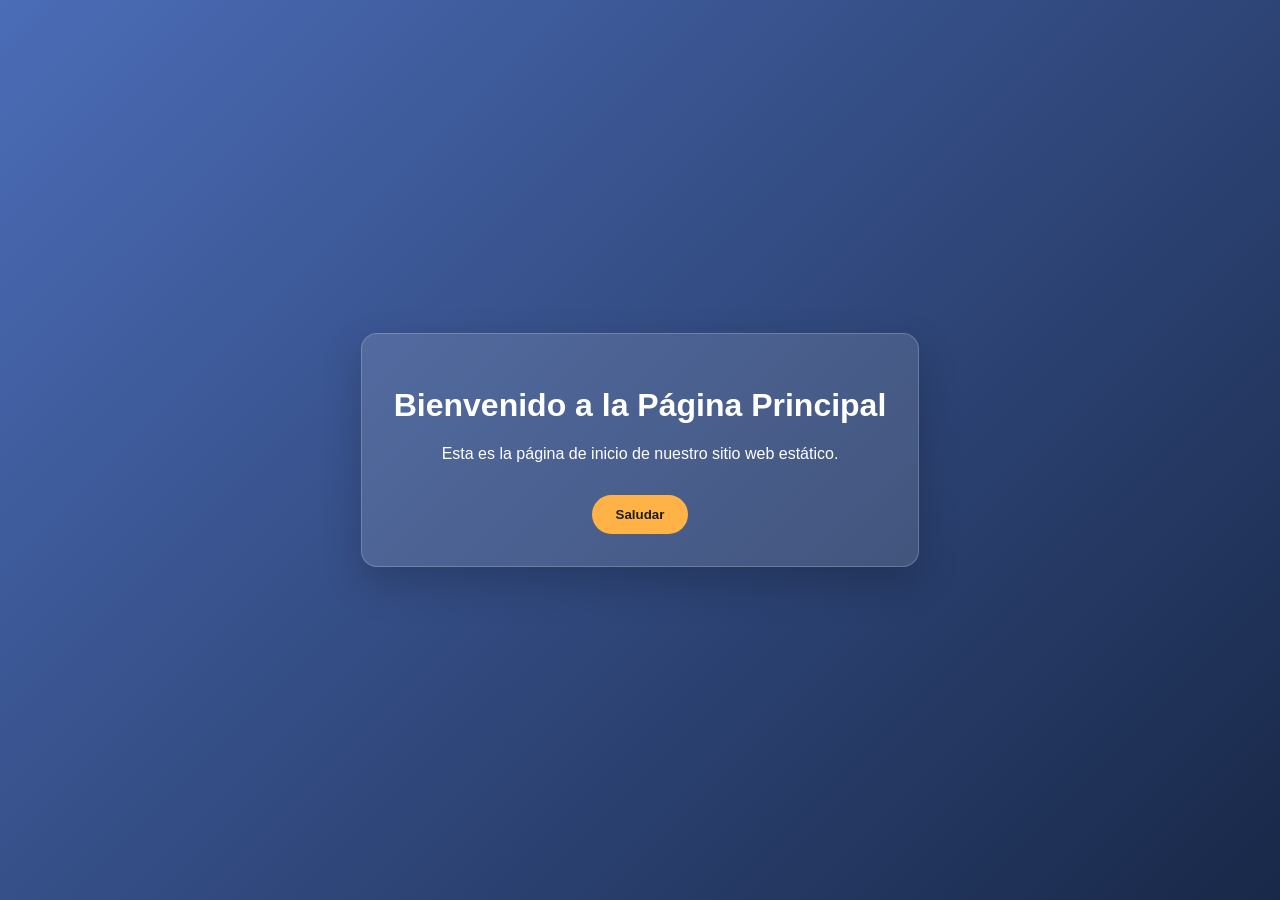
==== public/index.html @ 9f94b55f "Nivel 1 - servidor de archivos estaticos" ====
<!DOCTYPE html>
<html lang="es">
<head>
  <meta charset="UTF-8">
  <title>Página Principal</title>
  <link rel="stylesheet" href="styles.css">
</head>
<body>
  <main>
    <h1>Bienvenido a la Página Principal</h1>
    <p>Esta es la página de inicio de nuestro sitio web estático.</p>
    <button id="greetButton">Saludar</button>
  </main>
  <script src="script.js"></script>
</body>
</html>
---- public/styles.css ----
body {
  margin: 0;
  font-family: Arial, sans-serif;
  background: linear-gradient(135deg, #4b6cb7, #182848);
  color: #ffffff;
  min-height: 100vh;
  display: grid;
  place-items: center;
}

main {
  background: rgba(255, 255, 255, 0.12);
  border: 1px solid rgba(255, 255, 255, 0.2);
  padding: 2rem;
  border-radius: 16px;
  text-align: center;
  box-shadow: 0 16px 40px rgba(0, 0, 0, 0.2);
}

button {
  margin-top: 1rem;
  padding: 0.75rem 1.5rem;
  border: none;
  border-radius: 999px;
  background: #ffb347;
  color: #1b1b1b;
  cursor: pointer;
  font-weight: bold;
}

button:hover {
  background: #ffcc66;
}
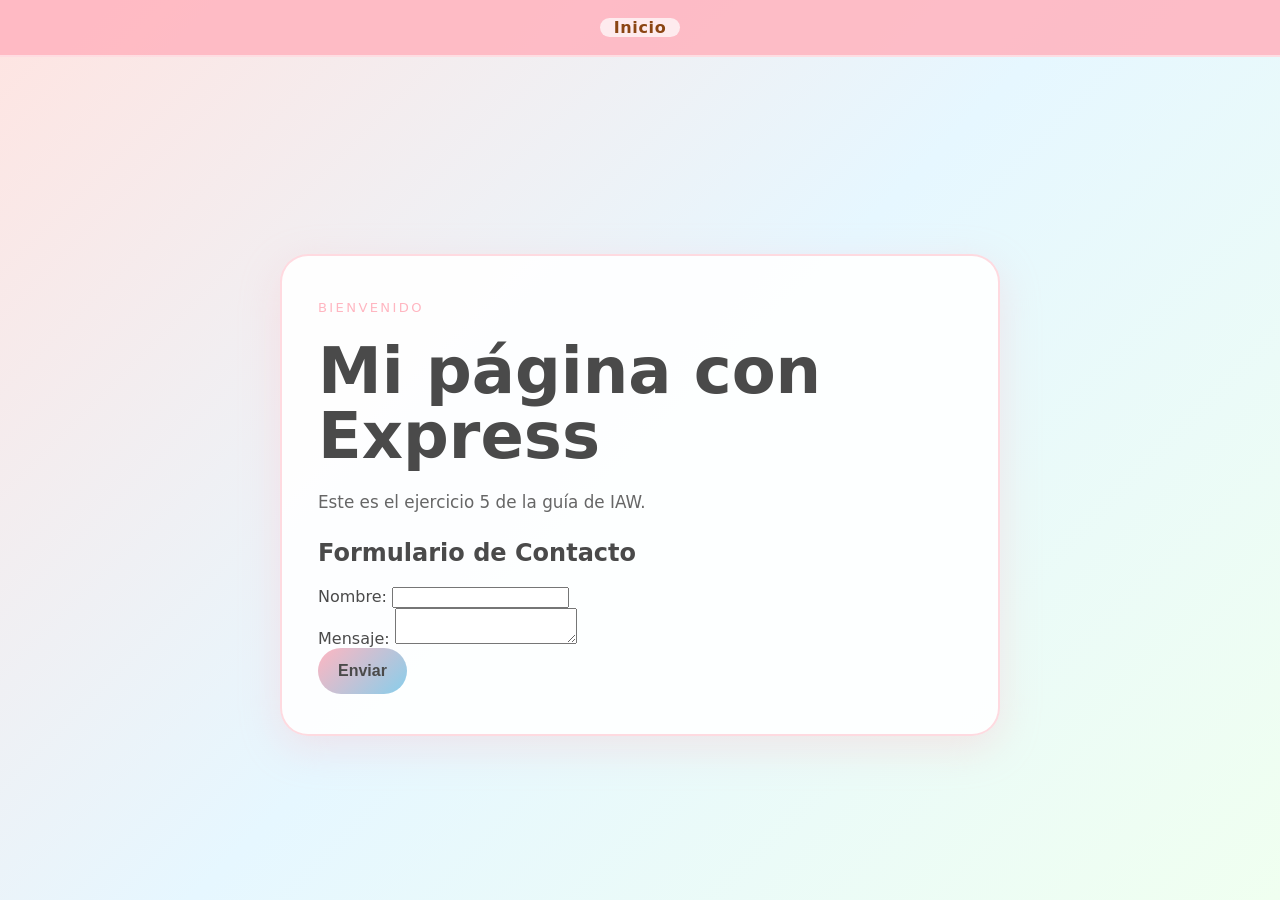
==== commit f38a619f: "Nivel 2 - formulario con POST" ====
--- a/public/index.html
+++ b/public/index.html
@@ -3,14 +3,32 @@
 <head>
   <meta charset="UTF-8">
   <title>Página Principal</title>
-  <link rel="stylesheet" href="styles.css">
+  <link rel="stylesheet" href="/styles.css">
 </head>
 <body>
-  <main>
-    <h1>Bienvenido a la Página Principal</h1>
-    <p>Esta es la página de inicio de nuestro sitio web estático.</p>
-    <button id="greetButton">Saludar</button>
+  <header>
+    <nav>
+      <a href="/">Inicio</a>
+    </nav>
+  </header>
+  <main class="hero">
+    <section class="hero-card">
+      <p class="eyebrow">Bienvenido</p>
+      <h1>Mi página con Express</h1>
+      <p>Este es el ejercicio 5 de la guía de IAW.</p>
+
+      <h2>Formulario de Contacto</h2>
+      <form action="/contacto" method="POST">
+        <label for="nombre">Nombre:</label>
+        <input type="text" id="nombre" name="nombre" required>
+        <br>
+        <label for="mensaje">Mensaje:</label>
+        <textarea id="mensaje" name="mensaje" required></textarea>
+        <br>
+        <button type="submit">Enviar</button>
+      </form>
+    </section>
   </main>
-  <script src="script.js"></script>
+  <script src="/script.js"></script>
 </body>
 </html>
--- a/styles.css
+++ b/styles.css
@@ -0,0 +1,131 @@
+* {
+  box-sizing: border-box;
+}
+
+body {
+  margin: 0;
+  font-family: "Inter", system-ui, sans-serif;
+  min-height: 100vh;
+  background: linear-gradient(135deg, #ffe4e1 0%, #e6f7ff 50%, #f0fff0 100%);
+  color: #4a4a4a;
+}
+
+header {
+  background: rgba(255, 182, 193, 0.9);
+  padding: 18px 0;
+  border-bottom: 2px solid rgba(255, 255, 255, 0.5);
+}
+
+nav {
+  max-width: 960px;
+  margin: 0 auto;
+  display: flex;
+  justify-content: center;
+}
+
+nav a {
+  color: #8b4513;
+  text-decoration: none;
+  font-weight: 600;
+  letter-spacing: 0.04em;
+  padding: 0 14px;
+  background: rgba(255, 255, 255, 0.7);
+  border-radius: 20px;
+  margin: 0 4px;
+}
+
+nav a:hover {
+  color: #ffffff;
+  background: rgba(255, 182, 193, 1);
+}
+
+main {
+  max-width: 920px;
+  margin: 48px auto;
+  padding: 0 20px;
+}
+
+.hero {
+  display: grid;
+  place-items: center;
+  min-height: calc(100vh - 120px);
+}
+
+.hero-card {
+  width: 100%;
+  max-width: 720px;
+  padding: 40px 36px;
+  border-radius: 28px;
+  background: rgba(255, 255, 255, 0.9);
+  border: 2px solid rgba(255, 182, 193, 0.5);
+  box-shadow: 0 12px 40px rgba(255, 182, 193, 0.3);
+}
+
+.eyebrow {
+  display: inline-flex;
+  margin-bottom: 18px;
+  color: #ffb6c1;
+  font-size: 0.82rem;
+  letter-spacing: 0.18em;
+  text-transform: uppercase;
+}
+
+h1 {
+  margin: 0 0 18px;
+  font-size: clamp(2.8rem, 5vw, 4.2rem);
+  line-height: 1.02;
+  color: #4a4a4a;
+}
+
+p {
+  margin: 0;
+  line-height: 1.9;
+  color: #666;
+  font-size: 1.05rem;
+}
+
+.button-container {
+  display: flex;
+  gap: 12px;
+  flex-wrap: wrap;
+  margin-top: 28px;
+}
+
+button {
+  display: inline-flex;
+  align-items: center;
+  gap: 8px;
+  background: linear-gradient(135deg, #ffb6c1, #87ceeb);
+  border: none;
+  color: #4a4a4a;
+  padding: 14px 20px;
+  border-radius: 24px;
+  font-size: 1rem;
+  font-weight: 600;
+  cursor: pointer;
+  transition: transform 0.18s ease, box-shadow 0.18s ease;
+}
+
+button:hover {
+  transform: translateY(-2px);
+  box-shadow: 0 8px 24px rgba(255, 182, 193, 0.4);
+}
+
+@media (max-width: 760px) {
+  main {
+    margin: 32px auto;
+  }
+
+  .hero-card {
+    padding: 28px;
+  }
+
+  h1 {
+    font-size: 2.6rem;
+  }
+
+  .button-container {
+    justify-content: center;
+  }
+}
+
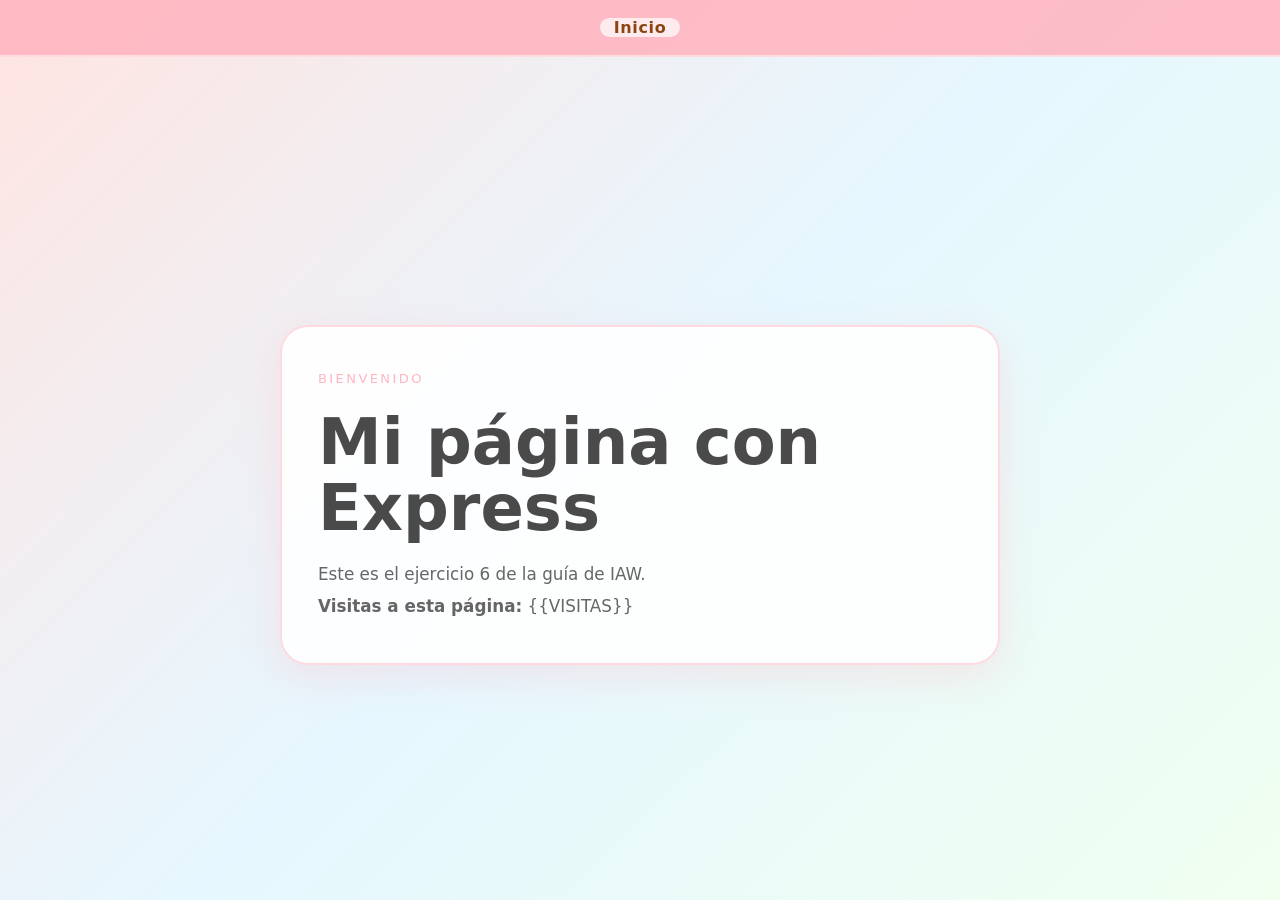
==== commit 82a106cd: "Nivel 2 - contador de visitas" ====
--- a/public/index.html
+++ b/public/index.html
@@ -15,20 +15,9 @@
     <section class="hero-card">
       <p class="eyebrow">Bienvenido</p>
       <h1>Mi página con Express</h1>
-      <p>Este es el ejercicio 5 de la guía de IAW.</p>
-
-      <h2>Formulario de Contacto</h2>
-      <form action="/contacto" method="POST">
-        <label for="nombre">Nombre:</label>
-        <input type="text" id="nombre" name="nombre" required>
-        <br>
-        <label for="mensaje">Mensaje:</label>
-        <textarea id="mensaje" name="mensaje" required></textarea>
-        <br>
-        <button type="submit">Enviar</button>
-      </form>
+      <p>Este es el ejercicio 6 de la guía de IAW.</p>
+      <p><strong>Visitas a esta página:</strong> {{VISITAS}}</p>
     </section>
   </main>
-  <script src="/script.js"></script>
 </body>
 </html>
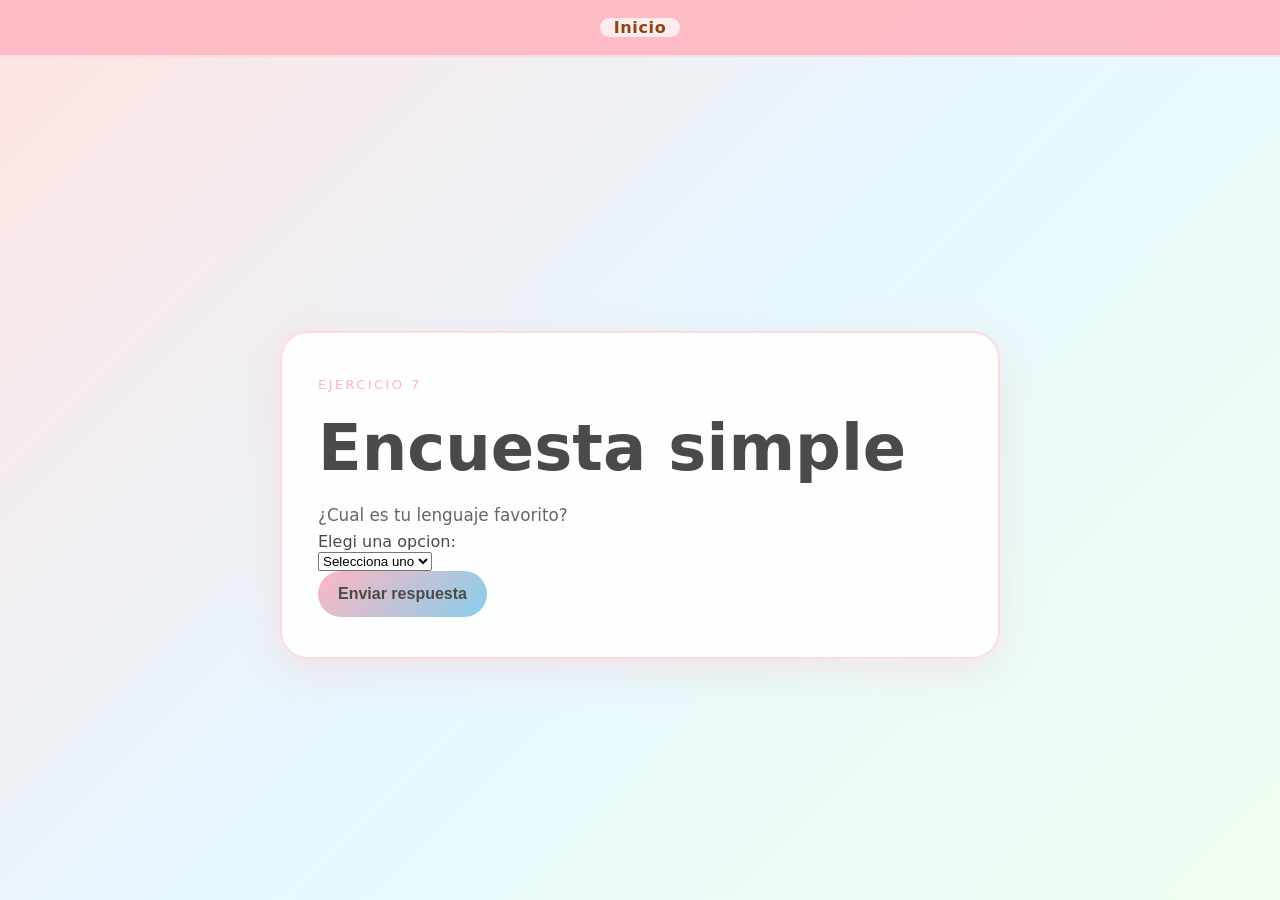
==== commit 8492fc2c: "Nivel 2 - encuesta simple" ====
--- a/public/index.html
+++ b/public/index.html
@@ -2,7 +2,8 @@
 <html lang="es">
 <head>
   <meta charset="UTF-8">
-  <title>Página Principal</title>
+  <meta name="viewport" content="width=device-width, initial-scale=1.0">
+  <title>Encuesta simple</title>
   <link rel="stylesheet" href="/styles.css">
 </head>
 <body>
@@ -13,10 +14,22 @@
   </header>
   <main class="hero">
     <section class="hero-card">
-      <p class="eyebrow">Bienvenido</p>
-      <h1>Mi página con Express</h1>
-      <p>Este es el ejercicio 6 de la guía de IAW.</p>
-      <p><strong>Visitas a esta página:</strong> {{VISITAS}}</p>
+      <p class="eyebrow">Ejercicio 7</p>
+      <h1>Encuesta simple</h1>
+      <p>¿Cual es tu lenguaje favorito?</p>
+      <form action="/encuesta" method="POST">
+        <label for="lenguaje">Elegi una opcion:</label>
+        <br>
+        <select id="lenguaje" name="lenguaje" required>
+          <option value="" disabled selected>Selecciona uno</option>
+          <option value="JavaScript">JavaScript</option>
+          <option value="Python">Python</option>
+          <option value="Java">Java</option>
+          <option value="C#">C#</option>
+        </select>
+        <br>
+        <button type="submit">Enviar respuesta</button>
+      </form>
     </section>
   </main>
 </body>
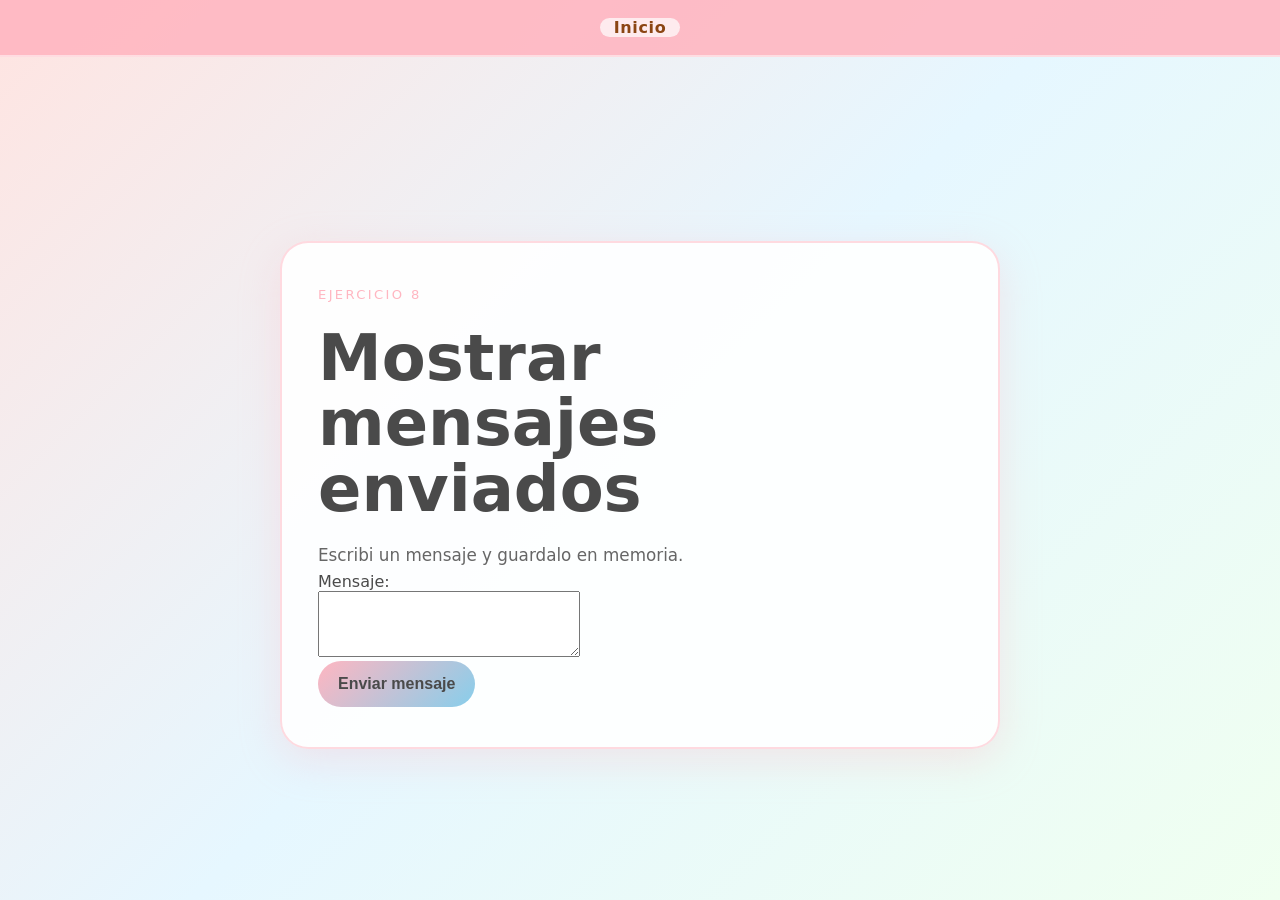
==== commit ed454bcc: "Nivel 2 - Mostrar mensajes enviados" ====
--- a/public/index.html
+++ b/public/index.html
@@ -3,7 +3,7 @@
 <head>
   <meta charset="UTF-8">
   <meta name="viewport" content="width=device-width, initial-scale=1.0">
-  <title>Encuesta simple</title>
+  <title>Mensajes en memoria</title>
   <link rel="stylesheet" href="/styles.css">
 </head>
 <body>
@@ -14,21 +14,15 @@
   </header>
   <main class="hero">
     <section class="hero-card">
-      <p class="eyebrow">Ejercicio 7</p>
-      <h1>Encuesta simple</h1>
-      <p>¿Cual es tu lenguaje favorito?</p>
-      <form action="/encuesta" method="POST">
-        <label for="lenguaje">Elegi una opcion:</label>
+      <p class="eyebrow">Ejercicio 8</p>
+      <h1>Mostrar mensajes enviados</h1>
+      <p>Escribi un mensaje y guardalo en memoria.</p>
+      <form action="/mensajes" method="POST">
+        <label for="mensaje">Mensaje:</label>
         <br>
-        <select id="lenguaje" name="lenguaje" required>
-          <option value="" disabled selected>Selecciona uno</option>
-          <option value="JavaScript">JavaScript</option>
-          <option value="Python">Python</option>
-          <option value="Java">Java</option>
-          <option value="C#">C#</option>
-        </select>
+        <textarea id="mensaje" name="mensaje" rows="4" cols="30" required></textarea>
         <br>
-        <button type="submit">Enviar respuesta</button>
+        <button type="submit">Enviar mensaje</button>
       </form>
     </section>
   </main>
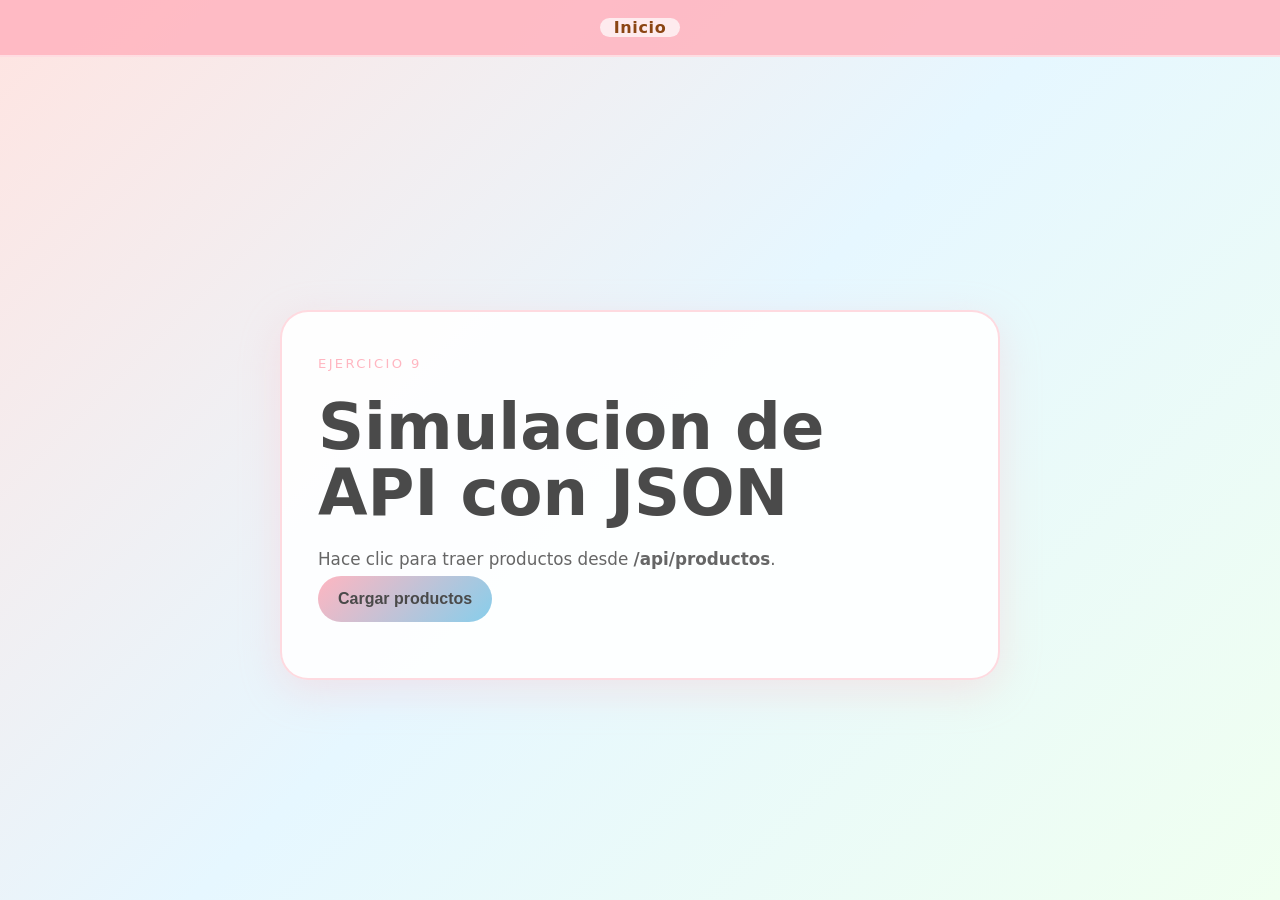
==== commit 7637293b: "Nivel 3 - simulacion de API con JSON" ====
--- a/public/index.html
+++ b/public/index.html
@@ -3,7 +3,7 @@
 <head>
   <meta charset="UTF-8">
   <meta name="viewport" content="width=device-width, initial-scale=1.0">
-  <title>Mensajes en memoria</title>
+  <title>API de productos</title>
   <link rel="stylesheet" href="/styles.css">
 </head>
 <body>
@@ -14,17 +14,41 @@
   </header>
   <main class="hero">
     <section class="hero-card">
-      <p class="eyebrow">Ejercicio 8</p>
-      <h1>Mostrar mensajes enviados</h1>
-      <p>Escribi un mensaje y guardalo en memoria.</p>
-      <form action="/mensajes" method="POST">
-        <label for="mensaje">Mensaje:</label>
-        <br>
-        <textarea id="mensaje" name="mensaje" rows="4" cols="30" required></textarea>
-        <br>
-        <button type="submit">Enviar mensaje</button>
-      </form>
+      <p class="eyebrow">Ejercicio 9</p>
+      <h1>Simulacion de API con JSON</h1>
+      <p>Hace clic para traer productos desde <strong>/api/productos</strong>.</p>
+      <button id="cargarProductos">Cargar productos</button>
+      <ul id="listaProductos"></ul>
     </section>
   </main>
+  <script>
+    document.addEventListener('DOMContentLoaded', () => {
+      const button = document.getElementById('cargarProductos');
+      const lista = document.getElementById('listaProductos');
+
+      button.addEventListener('click', async () => {
+        lista.innerHTML = '<li>Cargando productos...</li>';
+
+        try {
+          const response = await fetch('/api/productos');
+
+          if (!response.ok) {
+            throw new Error('No se pudo cargar la lista de productos.');
+          }
+
+          const productos = await response.json();
+
+          lista.innerHTML = productos
+            .map(
+              (producto) =>
+                `<li>#${producto.id} - ${producto.nombre} ($${producto.precio})</li>`
+            )
+            .join('');
+        } catch (error) {
+          lista.innerHTML = `<li>${error.message}</li>`;
+        }
+      });
+    });
+  </script>
 </body>
 </html>
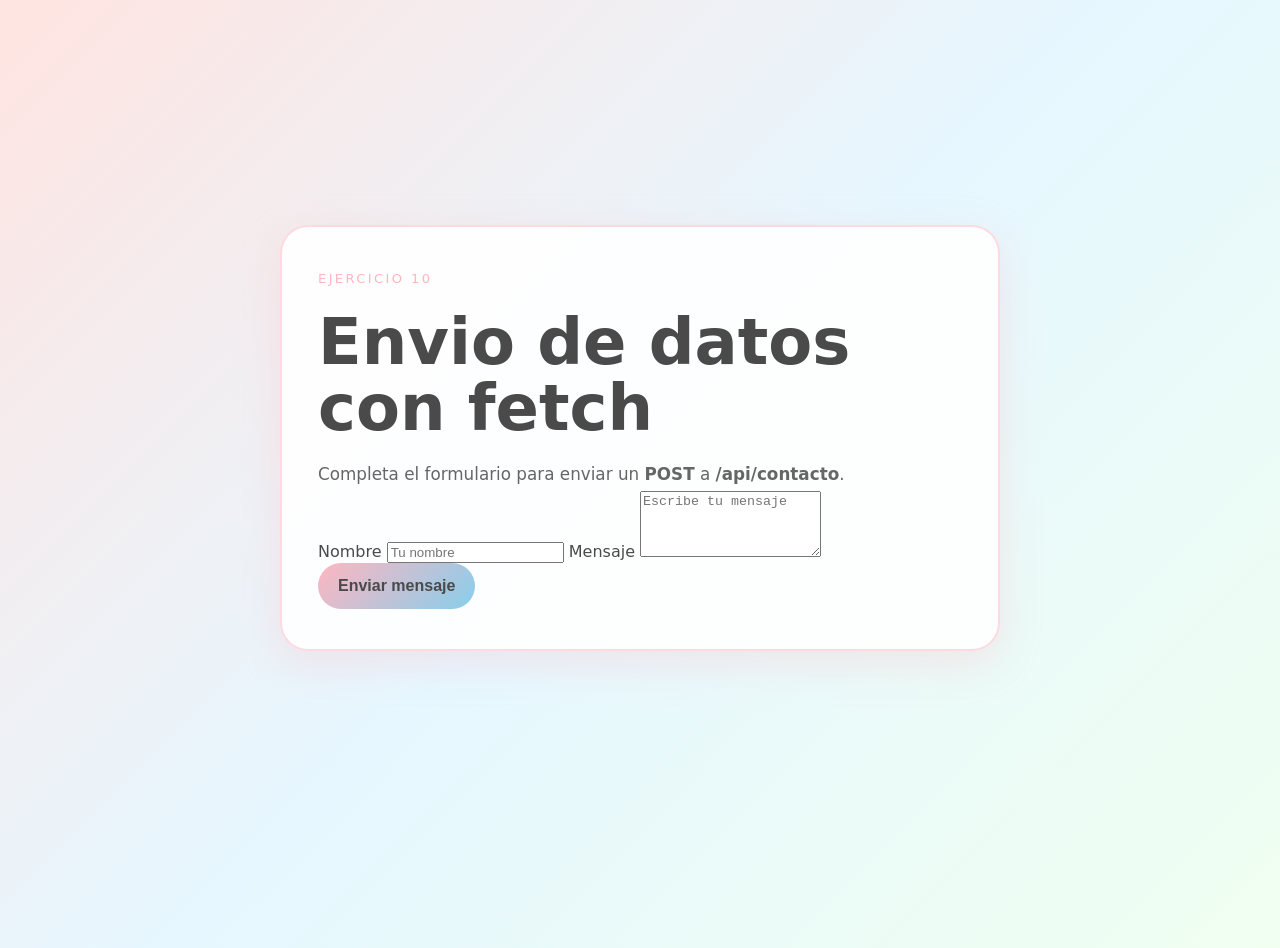
==== commit d3cf6a72: "Nivel 3 - Envio de datos con fetch" ====
--- a/public/index.html
+++ b/public/index.html
@@ -3,52 +3,29 @@
 <head>
   <meta charset="UTF-8">
   <meta name="viewport" content="width=device-width, initial-scale=1.0">
-  <title>API de productos</title>
+  <title>Contacto con fetch</title>
   <link rel="stylesheet" href="/styles.css">
 </head>
 <body>
-  <header>
-    <nav>
-      <a href="/">Inicio</a>
-    </nav>
-  </header>
   <main class="hero">
     <section class="hero-card">
-      <p class="eyebrow">Ejercicio 9</p>
-      <h1>Simulacion de API con JSON</h1>
-      <p>Hace clic para traer productos desde <strong>/api/productos</strong>.</p>
-      <button id="cargarProductos">Cargar productos</button>
-      <ul id="listaProductos"></ul>
+      <p class="eyebrow">Ejercicio 10</p>
+      <h1>Envio de datos con fetch</h1>
+      <p>Completa el formulario para enviar un <strong>POST</strong> a <strong>/api/contacto</strong>.</p>
+
+      <form id="contactoForm" class="contact-form">
+        <label for="nombre">Nombre</label>
+        <input id="nombre" name="nombre" type="text" placeholder="Tu nombre" required>
+
+        <label for="mensaje">Mensaje</label>
+        <textarea id="mensaje" name="mensaje" rows="4" placeholder="Escribe tu mensaje" required></textarea>
+
+        <button type="submit">Enviar mensaje</button>
+      </form>
+
+      <p id="respuesta" class="respuesta" aria-live="polite"></p>
     </section>
   </main>
-  <script>
-    document.addEventListener('DOMContentLoaded', () => {
-      const button = document.getElementById('cargarProductos');
-      const lista = document.getElementById('listaProductos');
-
-      button.addEventListener('click', async () => {
-        lista.innerHTML = '<li>Cargando productos...</li>';
-
-        try {
-          const response = await fetch('/api/productos');
-
-          if (!response.ok) {
-            throw new Error('No se pudo cargar la lista de productos.');
-          }
-
-          const productos = await response.json();
-
-          lista.innerHTML = productos
-            .map(
-              (producto) =>
-                `<li>#${producto.id} - ${producto.nombre} ($${producto.precio})</li>`
-            )
-            .join('');
-        } catch (error) {
-          lista.innerHTML = `<li>${error.message}</li>`;
-        }
-      });
-    });
-  </script>
+  <script src="/script.js"></script>
 </body>
 </html>
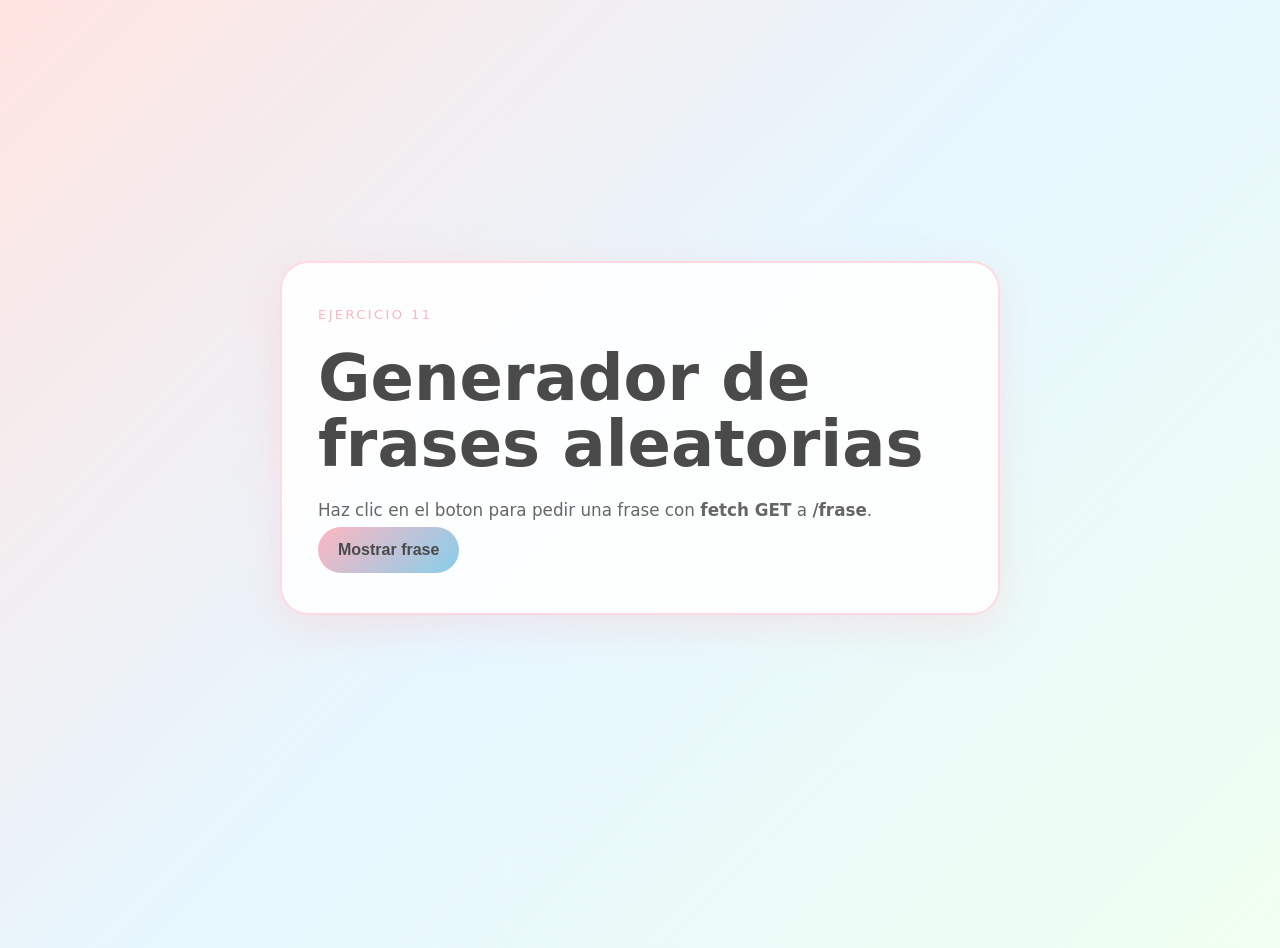
==== commit 4b5ab911: "Nivel 3 - generador frases aleatorias" ====
--- a/public/index.html
+++ b/public/index.html
@@ -3,27 +3,19 @@
 <head>
   <meta charset="UTF-8">
   <meta name="viewport" content="width=device-width, initial-scale=1.0">
-  <title>Contacto con fetch</title>
+  <title>Generador de frases</title>
   <link rel="stylesheet" href="/styles.css">
 </head>
 <body>
   <main class="hero">
     <section class="hero-card">
-      <p class="eyebrow">Ejercicio 10</p>
-      <h1>Envio de datos con fetch</h1>
-      <p>Completa el formulario para enviar un <strong>POST</strong> a <strong>/api/contacto</strong>.</p>
+      <p class="eyebrow">Ejercicio 11</p>
+      <h1>Generador de frases aleatorias</h1>
+      <p>Haz clic en el boton para pedir una frase con <strong>fetch GET</strong> a <strong>/frase</strong>.</p>
 
-      <form id="contactoForm" class="contact-form">
-        <label for="nombre">Nombre</label>
-        <input id="nombre" name="nombre" type="text" placeholder="Tu nombre" required>
+      <button id="btnFrase" type="button">Mostrar frase</button>
 
-        <label for="mensaje">Mensaje</label>
-        <textarea id="mensaje" name="mensaje" rows="4" placeholder="Escribe tu mensaje" required></textarea>
-
-        <button type="submit">Enviar mensaje</button>
-      </form>
-
-      <p id="respuesta" class="respuesta" aria-live="polite"></p>
+      <p id="frase" class="frase" aria-live="polite"></p>
     </section>
   </main>
   <script src="/script.js"></script>
